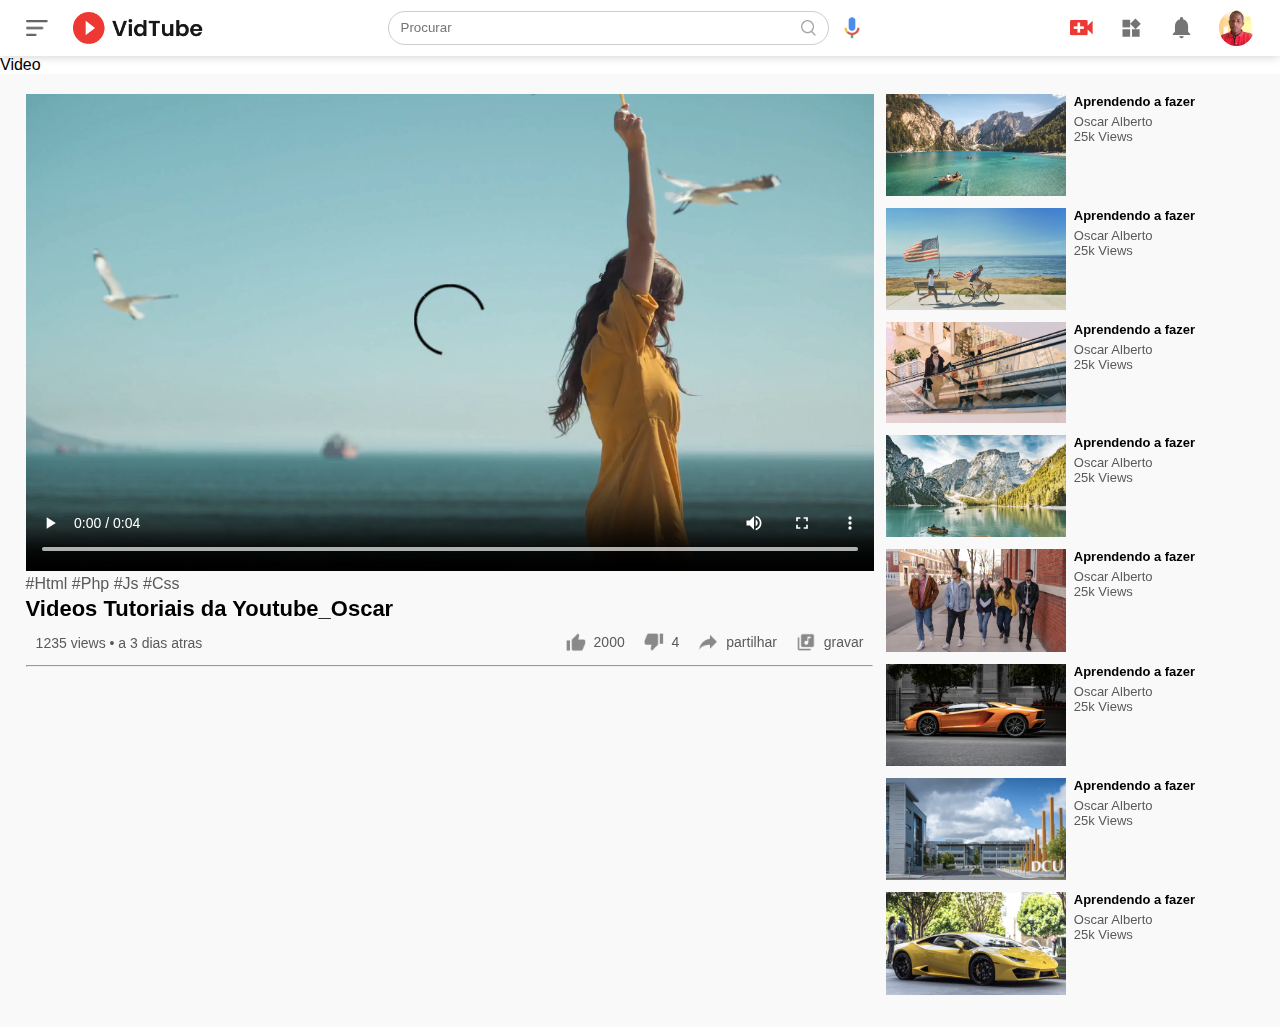
==== ViedoPlay.html @ 3a04949d "pagina de videos" ====
<!DOCTYPE html>
<html lang="en">
<head>
    <meta charset="UTF-8">
    <meta http-equiv="X-UA-Compatible" content="IE=edge">
    <meta name="viewport" content="width=device-width, initial-scale=1.0">
    <title>Video Play</title>
    <link rel="stylesheet" href="css/estilos.css">
</head>
<body>
    <!--=====================================================-->
<!--========================Inicio da Nave=============================-->
<nav class="flex_div">
    <!--===================Div Esquerdo==================================-->
        <div class="nave_esquerdo flex_div">
            <img src="images/menu.png" alt="" class="menu_icon">
            <img src="images/logo.png" alt="logotipo" class="logo">
        </div>
    <!--=====================Div Central================================-->
        <div class="nav_centro flex_div">
            <div class="procurar flex_div">
                <input type="text" placeholder="Procurar">
                <img src="images/search.png" alt="">
            </div>
            <img src="images/voice-search.png" alt="" class="micro">
        </div>
    <!--======================Div Direito===============================-->

        <div class="nav_direito flex_div">
            <img src="images/upload.png" alt="">
            <img src="images/more.png" alt="logotipo">
            <img src="images/notification.png" alt="">
            <img src="images/oscar.png" alt="logotipo" class="usuario_icon">


        </div>
    <!--=========================Fim da Div============================-->

    </nav>
<!--=========================Fim da Nav============================-->
    
    <p>Video</p>
<!--=========================video============================-->
    <div class="container play">
        <div class="row">
            <div class="videoPlay">
                <video controls autoplay>
                    <source src="images/video.mp4">
                </video>
                <!-- ======================================Tags================================= -->
                <div class="tags">
                    <a href="">#Html</a>  <a href="">#Php</a>  <a href="">#Js</a>  <a href="">#Css</a>
                </div>
                <h3>Videos Tutoriais da Youtube_Oscar</h3>

                <div class="videoPlayInfo">
                    <p>1235 views &bull; a 3 dias atras</p>

                    <div>
                        <a href=""><img src="images/like.png">2000</a>
                        <a href=""><img src="images/dislike.png">4</a>
                        <a href=""><img src="images/share.png">partilhar</a>
                        <a href=""><img src="images/save.png">gravar</a>
                        
                    </div>
                
                </div>

                <hr>

            </div>
            <!-- ============== -->

 





            <div class="sideBarDir">
          
                <div class="listaVideo">
                    <a href="" class="thumbP">
                        <img src="images/thumbnail1.png">
                    </a>
                    <div class="videoInfo">
                        <a href="">Aprendendo a fazer</a>
                        <p>Oscar Alberto</p>
                        <p>25k Views </p>
                    </div>
                </div>
                <!--=========================================-->
                <div class="listaVideo">
                    <a href="" class="thumbP">
                        <img src="images/thumbnail2.png">
                    </a>
                    <div class="videoInfo">
                        <a href="">Aprendendo a fazer</a>
                        <p>Oscar Alberto</p>
                        <p>25k Views </p>
                    </div>
                </div>
                 <!--=========================================-->
                 <div class="listaVideo">
                    <a href="" class="thumbP">
                        <img src="images/thumbnail3.png">
                    </a>
                    <div class="videoInfo">
                        <a href="">Aprendendo a fazer</a>
                        <p>Oscar Alberto</p>
                        <p>25k Views </p>
                    </div>
                </div>
                 <!--=========================================-->
                 <div class="listaVideo">
                    <a href="" class="thumbP">
                        <img src="images/thumbnail4.png">
                    </a>
                    <div class="videoInfo">
                        <a href="">Aprendendo a fazer</a>
                        <p>Oscar Alberto</p>
                        <p>25k Views </p>
                    </div>
                </div>
                 <!--=========================================-->
                 <div class="listaVideo">
                    <a href="" class="thumbP">
                        <img src="images/thumbnail5.png">
                    </a>
                    <div class="videoInfo">
                        <a href="">Aprendendo a fazer</a>
                        <p>Oscar Alberto</p>
                        <p>25k Views </p>
                    </div>
                </div>
                 <!--=========================================-->
                 <div class="listaVideo">
                    <a href="" class="thumbP">
                        <img src="images/thumbnail6.png">
                    </a>
                    <div class="videoInfo">
                        <a href="">Aprendendo a fazer</a>
                        <p>Oscar Alberto</p>
                        <p>25k Views </p>
                    </div>
                </div>
                 <!--=========================================-->
                 <div class="listaVideo">
                    <a href="" class="thumbP">
                        <img src="images/thumbnail7.png">
                    </a>
                    <div class="videoInfo">
                        <a href="">Aprendendo a fazer</a>
                        <p>Oscar Alberto</p>
                        <p>25k Views </p>
                    </div>
                </div>
                 <!--=========================================-->
                 <div class="listaVideo">
                    <a href="" class="thumbP">
                        <img src="images/thumbnail8.png">
                    </a>
                    <div class="videoInfo">
                        <a href="">Aprendendo a fazer</a>
                        <p>Oscar Alberto</p>
                        <p>25k Views </p>
                    </div>
                </div>

            </div>
        </div>
    </div>
<!--=========================Fim de video============================-->
</body>
</html>
---- css/estilos.css ----
*{
    box-sizing: border-box;
    margin: 0;
    padding: 0;
    font-family:Arial, Helvetica, sans-serif;
}

a{
    text-decoration: none;
    color: #5a5a5a;
}
img{
    cursor: pointer;
}

.flex_div{
    align-items: center;
    display: flex;
}

nav{
    padding: 10px 2%;
    justify-content: space-between;
    box-shadow: 0 0 10px rgb(0, 0, 0,0.2);
    background: #fff;
    position: sticky;
    z-index: 10;
    top: 0;
}



.nav_direito img{
    width: 25px;
    margin-left: 25px;
}

.nav_direito .usuario_icon{
    width: 35px;
    border-radius: 50%;
    margin-right: 0;
}

.nave_esquerdo .menu_icon{
    width: 22px;
    margin-right: 25px;

}

.nave_esquerdo .logo{
    width: 130px;
}

.nav_centro  .micro{
    width: 16px;
}

.nav_centro .procurar{
    border:1px solid #ccc;
    margin-right: 15px;
    padding: 8px 12px;
    border-radius: 25px;
}

.nav_centro .procurar input{
    background-color: transparent;
    border: 0;
    outline: 0;
    width: 400px;
}

.nav_centro .procurar img{
    width: 15px;
}

/*Fim da Nave Bar e Inicio da side bar */

.sideBar{
    background: #fff;
    width: 16%;
    height: 300px;
    position: fixed;
    top: 0;
    padding-left: 2%;
    padding-top: 80px;
}

.sideBar .shortcut a:hover{
    background: #ccc;
    
}

.shortcut a img{
    width: 20px;
    margin-right: 20px;
}

.shortcut a{
    display: flex;
    align-items: center;
    margin-bottom: 20px;
    width: fit-content;
    flex-wrap: wrap;
}

.shortcut a:first-child{
    color: red;
}

.sideBar hr{
    border: 0;
    height: 1px;
    background: #ccc;
    width: 85%;
}

.inscritos h3{
    color: #5a5a5a;
    font-size: 13px;
    margin: 20px 0;
}

.inscritos a{
    align-items: center;
    flex-wrap: wrap;
    display: flex;
    width: fit-content;
    margin: 7px;
}

.inscritos a img{
    width: 25px;
    border-radius: 50%;
    margin-right: 20px;
}

.reduzSideBar{
    width: 5%;

}

.reduzSideBar a p{
    display: none;
}


.reduzSideBar h3{
    display: none;
}


.reduzSideBar hr{
    margin-bottom: 20px;
    width: 50%;
}
/* INICIO DA PAGINA PRICIMPAL*/

.container{
    background: #f9f9f9;
    padding-left: 17%;
    padding-top: 20px;
    padding-right: 2%;
    padding-bottom: 20px;

}

.containerLargo{
    padding: 7%;
}

.baner{
    width: 100%;
}

.baner img{
    width: 100%;
    border-radius: 8px;
}

.listaContainer{
    display: grid;
    grid-template-columns: repeat(auto-fit,minmax(250px, 1fr));
    grid-column-gap: 16px;
    grid-row-gap:13px ;
    margin-top: 13px;
}

.videoLista .thumb{
    width: 100%;
    border-radius: 6px;
}

.videoLista .flexDiv{
    align-items: flex-start;
    margin-top: 7px ;

}

.videoLista .flexDiv img{
    width: 35px;
    border-radius: 50%;
    margin-right: 10px;
}
.videoInfo{
    color: #5a5a5a;
    font-size: 13px;
}

.videoInfo a{
    color: black;
    font-weight: 600;
    display: block;
    margin-bottom: 5px;
}

/*responsividade*/


@media  (max-width: 900px) {
    .menu_icon {
      display: none;
    }

    .sideBar{
        display: none;
    }

    .container, .containerLargo{
        padding-left: 5%;
        padding-right: 5%;
    }

    .nav_direito img{
        display: none;
    }

    .nav_direito .usuario_icon{
        display: block;
        width: 30px;
    }

    .nav_centro .micro{
        display: none;
    }

    .nav_centro .procurar input{
        width: 100px;
    }
    .logo{
        width: 90px;
    }
  }

  /* Pagina de play de videos*/
  .play{
      padding-left:2%;
      
  }

  .row{
      flex-wrap: wrap;
      justify-content: space-between;
      display: flex;
  }
  .videoPlay{
      flex-basis: 69%;
  }

  .sideBarDir{
      flex-basis: 30%;
  }

  .videoPlay video{
      width: 100%;
  }

  /* Lista de Videso*/
  .listaVideo{
      display: flex;
      justify-content: space-between;
      margin-bottom: 8px;
  }

  .listaVideo img{
      width: 100%;
  }

  .listaVideo .thumbP{
      flex-basis: 49%;
  }

  .listaVideo .videoInfo{
      flex-basis: 49%;
  }

  .videoPlay tags a{
      color: #0ff;
      font-size: 13px;

  }

  .videoPlay h3{
      font-weight: 600;
      font-size: 22px;
      margin-top: 3px;
  }

  .videoPlay .videoPlayInfo{
      justify-content: space-between;
      flex-wrap: wrap;
      align-items: center;
      display: flex;
      margin: 10px;
      font-size: 14px;
      color: #5a5a5a;
  }

  .videoPlay .videoPlayInfo a img{
      width: 20px;
      margin-right: 8px;
  }

  .videoPlay .videoPlayInfo a{
      display: inline-flex;
      align-items: center;
      margin-left: 15px;
        }
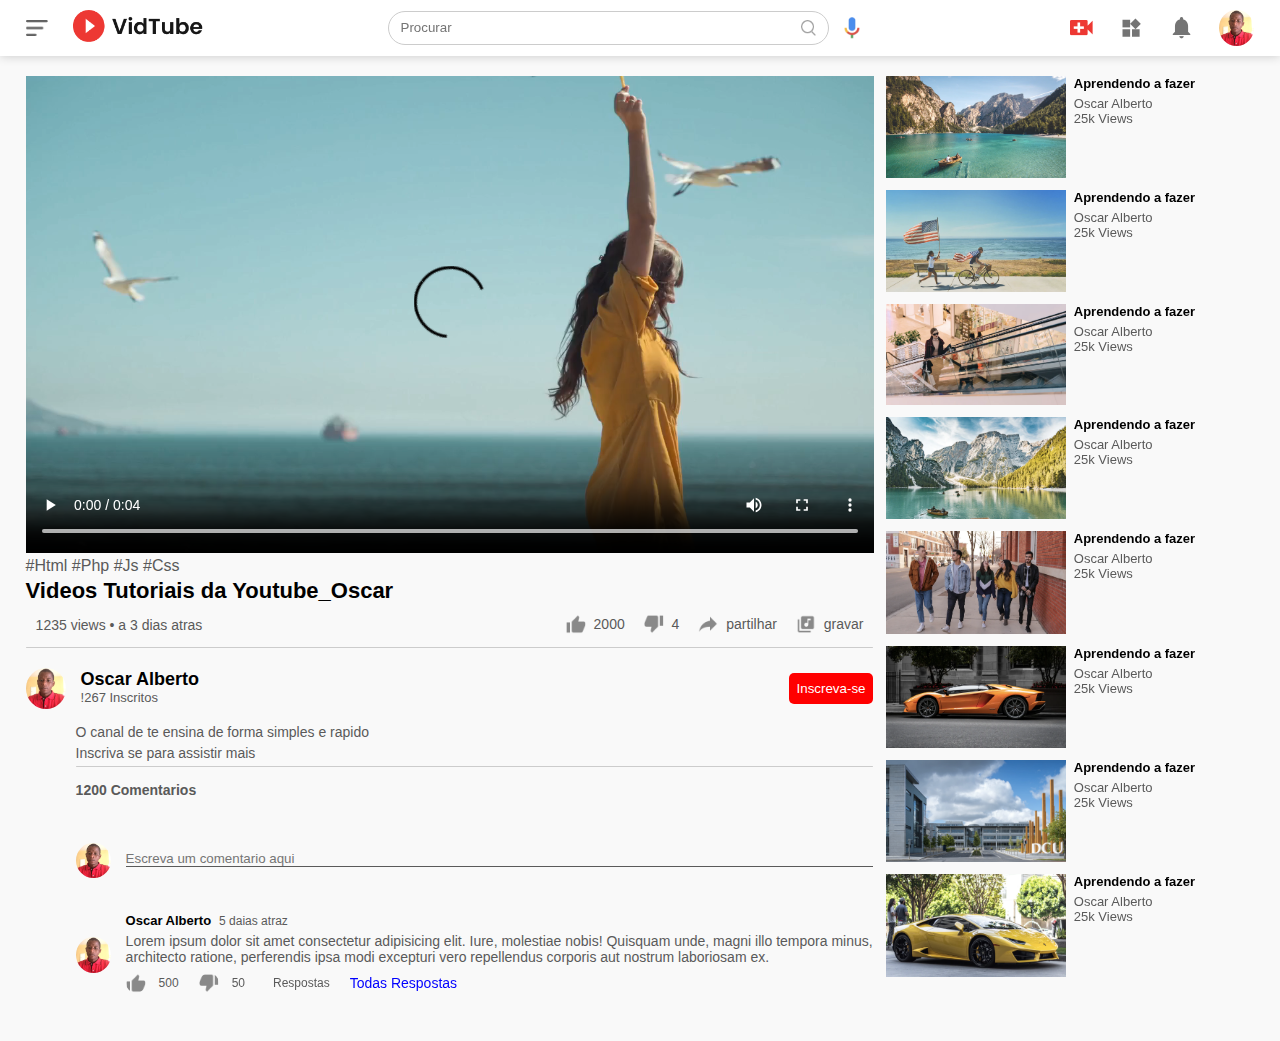
==== commit 561f7bf1: "fim" ====
--- a/ViedoPlay.html
+++ b/ViedoPlay.html
@@ -14,7 +14,7 @@
     <!--===================Div Esquerdo==================================-->
         <div class="nave_esquerdo flex_div">
             <img src="images/menu.png" alt="" class="menu_icon">
-            <img src="images/logo.png" alt="logotipo" class="logo">
+            <a href="Index.html"><img src="images/logo.png" alt="logotipo" class="logo"></a>
         </div>
     <!--=====================Div Central================================-->
         <div class="nav_centro flex_div">
@@ -39,7 +39,7 @@
     </nav>
 <!--=========================Fim da Nav============================-->
     
-    <p>Video</p>
+
 <!--=========================video============================-->
     <div class="container play">
         <div class="row">
@@ -66,7 +66,53 @@
                 
                 </div>
 
-                <hr>
+                <hr class="linha">
+                <div class="publicacoes">
+                    <img src="images/oscar.png" >
+                    <div>
+                        <p>Oscar Alberto</p>
+                        <span>!267 Inscritos</span>
+
+                    </div>
+                    <button type="button"> Inscreva-se</button>
+                    
+                </div>
+                 <!-- ============== -->
+                 <div class="discricaoVideo">
+                     <p>O canal de te ensina de forma simples e rapido</p>
+                     <p>Inscriva se para assistir mais</p>
+                     <hr>
+                     <h4>1200 Comentarios</h4>
+
+                     <!-- ============== -->
+                     <div class="addComentario">
+                         <img src="images/oscar.png">
+                         <input type="text" placeholder="Escreva um comentario aqui">
+                     </div>
+
+                      <!-- ============== -->
+                      <div class="cometarioAntigo">
+                          <img src="images/oscar.png" >
+                          <div>
+                            <h3>Oscar Alberto<span>5 daias atraz </span></h3>
+                            <p>Lorem ipsum dolor sit amet consectetur adipisicing elit. Iure, 
+                                molestiae nobis! Quisquam unde, magni illo tempora minus, architecto 
+                                ratione, perferendis ipsa modi excepturi vero repellendus
+                                 corporis aut nostrum laboriosam ex.</p>
+                            <div class="tipoComentario">
+                                 <img src="images/like.png ">
+                                <span>500</span>
+
+                                <img src="images/dislike.png ">
+                                <span>50</span>
+                                <span>Respostas</span>
+                                <a href="">Todas Respostas</a>
+                            </div>
+
+                          </div>
+                          
+                      </div>
+                 </div>
 
             </div>
             <!-- ============== -->
--- a/css/estilos.css
+++ b/css/estilos.css
@@ -324,4 +324,151 @@
       display: inline-flex;
       align-items: center;
       margin-left: 15px;
-        }+        }
+
+.videoPlay hr{
+    background:#ccc;
+    height: 1px;
+    border: 0;
+    border-radius: 5px;
+}
+
+.publicacoes{
+    display: flex;
+    align-items: center;
+    margin-top: 20px;
+}
+
+.publicacoes div{
+    flex: 1;
+    line-height: 18px;
+}
+
+.publicacoes img{
+    width: 40px;
+    border-radius: 50%;
+    margin-right: 15px;
+}
+
+.publicacoes p{
+    font-size: 18px;
+    font-weight: 600;
+    color: black ;
+}
+
+.publicacoes span{
+    font-size: 13px;
+    color: #5a5a5a;
+}
+
+.publicacoes button{
+    background: red;
+    padding: 8px;
+    color: #fff;
+    border-radius: 5px;
+    border: 0;
+    outline: 0;
+    cursor: pointer;
+}
+
+.discricaoVideo{
+    padding-left: 50px;
+    margin: 15px 0;
+}
+
+.discricaoVideo p{
+    color: #5a5a5a;
+    margin-bottom: 5px;
+    font-size: 14px;
+}
+
+.discricaoVideo h4{
+    margin-top: 15px;
+    font-size: 14px;
+    color: #5a5a5a;
+}
+
+.addComentario{
+    display: flex;
+    align-items: center;
+    margin: 30px 0;
+}
+.addComentario img{
+    width: 35px;
+    border-radius: 50%;
+    margin-top: 15px;
+    margin-right: 15px;
+}
+
+.addComentario input{
+   border: 0;
+   border-bottom:1px solid #5a5a5a;
+    width: 100%;
+    padding-top: 13px;
+    background: transparent;
+}
+
+
+.cometarioAntigo{
+    display: flex;
+    align-items: center;
+    margin: 20px 0;
+}
+.cometarioAntigo img{
+    width: 35px;
+    border-radius: 50%;
+    margin-right: 15px;
+}
+
+.cometarioAntigo h3{
+    font-size: 13px;
+    margin-top: 5px;
+    margin-bottom: 5px;
+}
+
+.cometarioAntigo span{
+    font-size: 12px;
+    font-weight: 500;
+    margin-left: 8px;
+    color: #5a5a5a;
+}
+
+.cometarioAntigo .tipoComentario{
+    margin: 8px 0;
+    display: flex;
+    align-items: center;
+    font-size: 14px;
+}
+
+.cometarioAntigo .tipoComentario img{
+    width: 20px;
+    margin-right: 5px;
+}
+
+.cometarioAntigo .tipoComentario span{
+   color: #5a5a5a;
+    margin-right: 20px;
+}
+
+.cometarioAntigo .tipoComentario a{
+    color: #00f;
+}
+
+/*============================================================*/
+@media(max-width:900px){
+    .videoPlay{
+        flex-basis: 100%;
+    }
+    .play{
+        padding-left:5%;
+        
+    }
+    .sideBarDir{
+        flex-basis: 100%;
+    }
+    .discricaoVideo{
+        padding-left: 0;
+       
+    }
+  
+}
